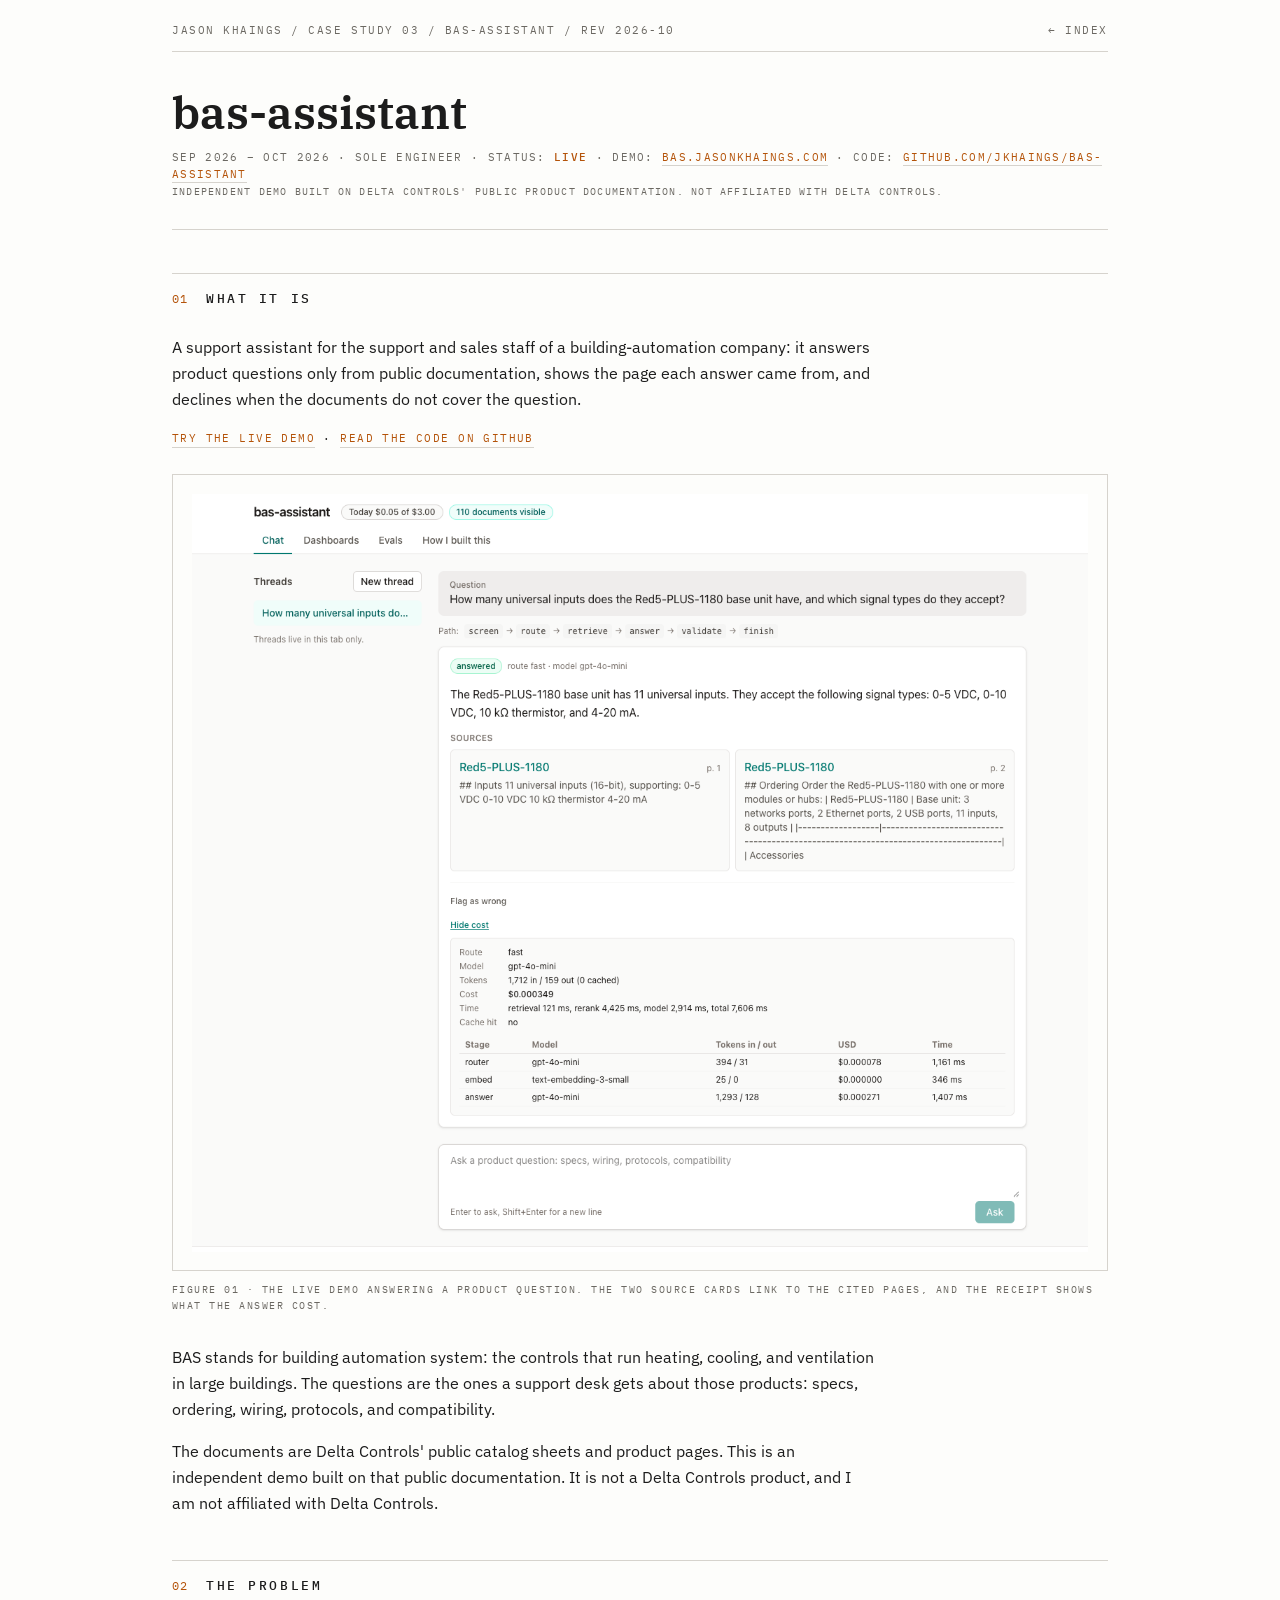
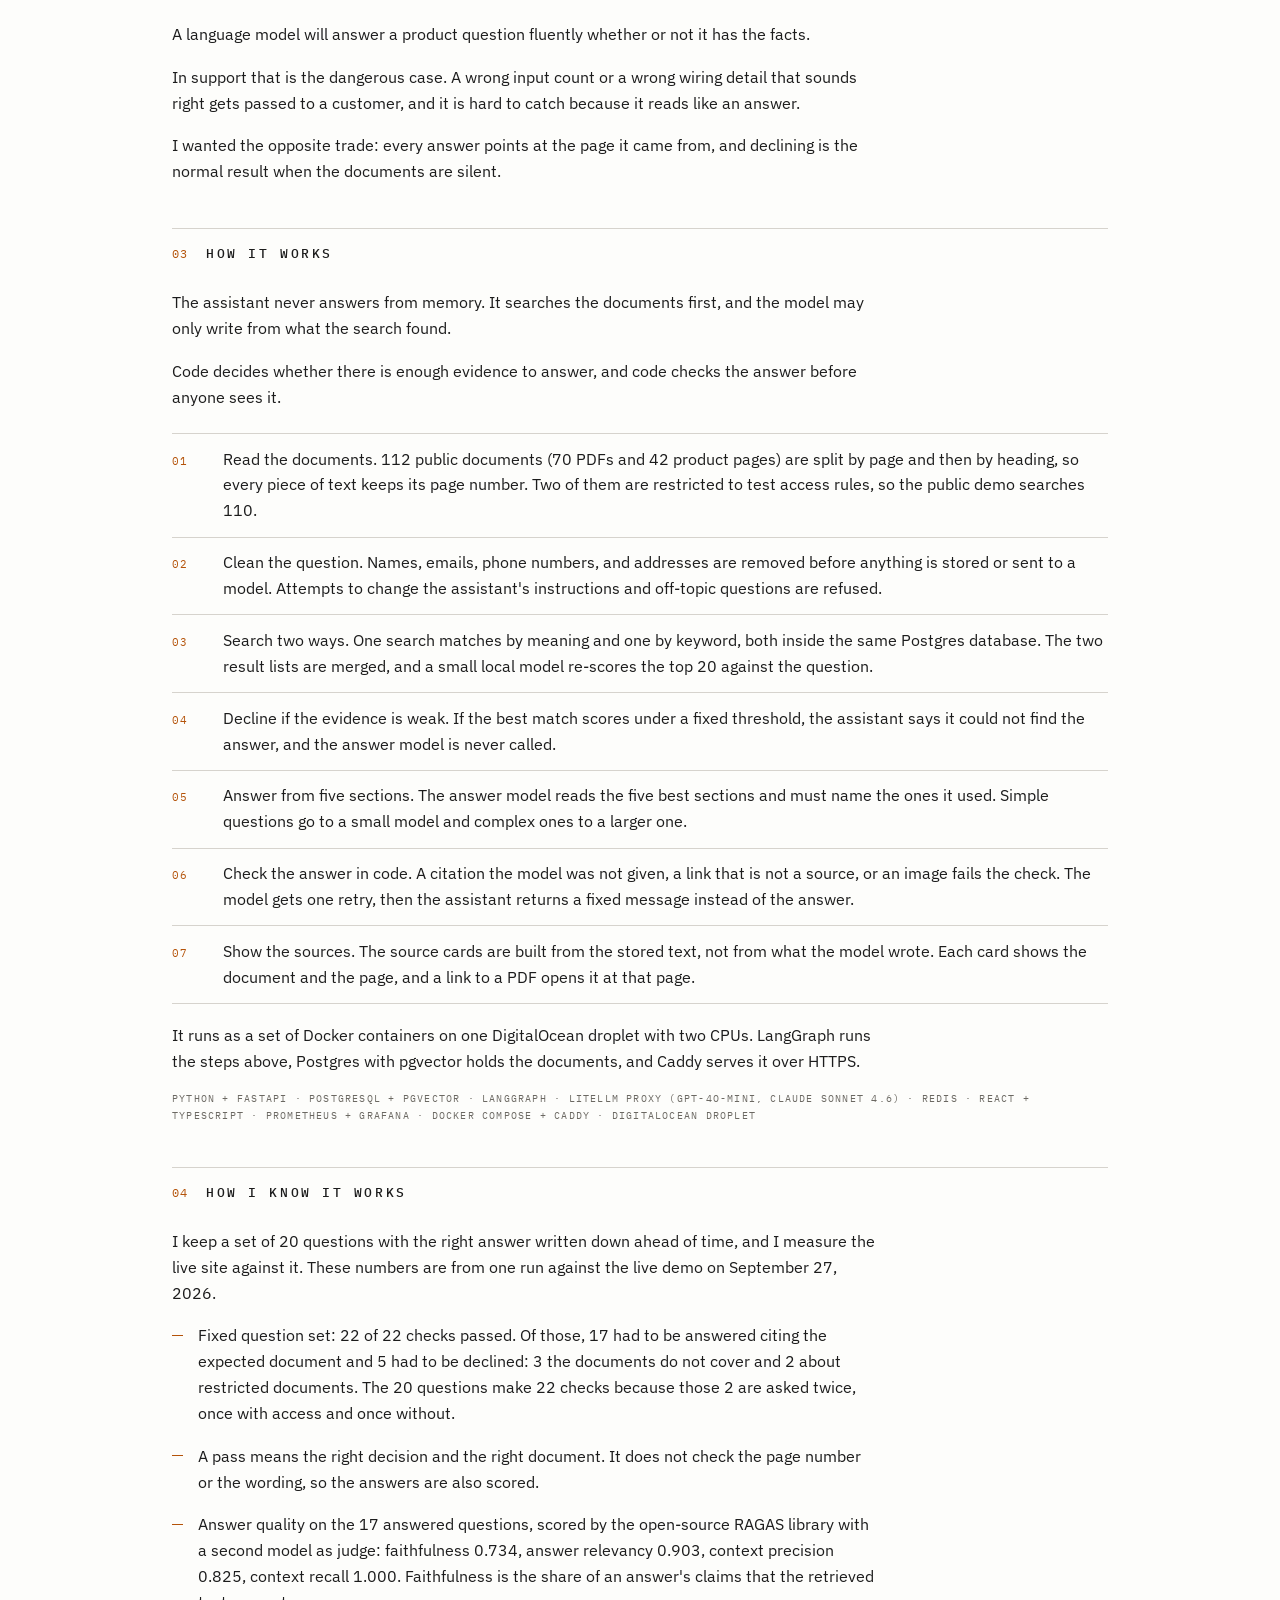
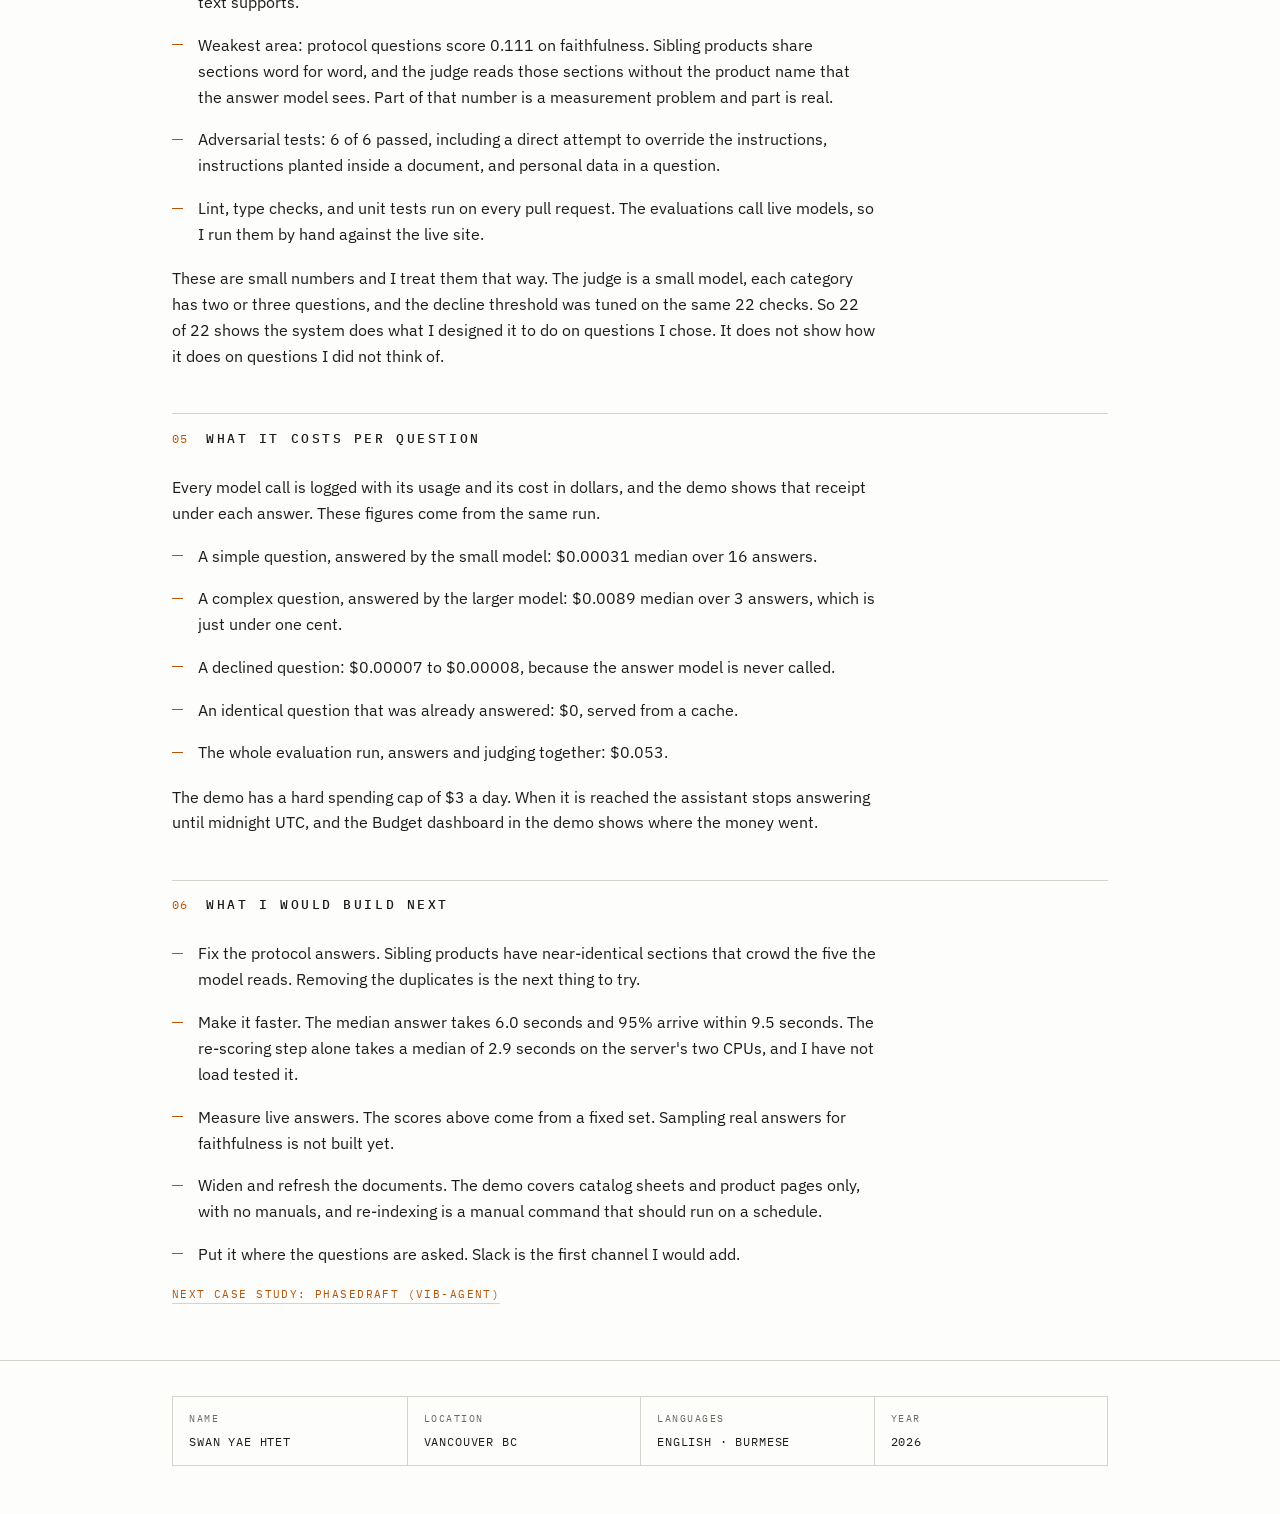
==== bas-assistant.html @ 4101f0d9 "add bas-assistant case study New case-study page for bas-assistant, listed first on the home page as" ====
<!DOCTYPE html>
<html lang="en">
<head>
<meta charset="utf-8">
<meta name="viewport" content="width=device-width, initial-scale=1">
<title>bas-assistant | Swan Yae Htet</title>
<meta name="description" content="Case study: bas-assistant, a support assistant that answers product questions only from public documentation, cites the page, and declines when the documents do not cover it.">
<link rel="preconnect" href="https://fonts.googleapis.com">
<link rel="preconnect" href="https://fonts.gstatic.com" crossorigin>
<link rel="stylesheet" href="https://fonts.googleapis.com/css2?family=IBM+Plex+Mono:wght@400;500&family=IBM+Plex+Sans:wght@400;500;600&family=IBM+Plex+Serif:wght@400;600&display=swap">
<link rel="stylesheet" href="style.css">
</head>
<body>

<header class="site-header">
  <div class="wrap">
    <div class="topline-row">
      <p class="topline">JASON KHAINGS / CASE STUDY 03 / BAS-ASSISTANT / REV 2026-10</p>
      <p class="topline-nav"><a href="index.html">&#8592; INDEX</a></p>
    </div>
    <div class="case-head">
      <h1 class="page-title">bas-assistant</h1>
      <p class="page-meta">SEP 2026 &ndash; OCT 2026 &middot; SOLE ENGINEER &middot; STATUS: <span class="status">LIVE</span> &middot; DEMO: <a class="meta-link" href="https://bas.jasonkhaings.com">bas.jasonkhaings.com</a> &middot; CODE: <a class="meta-link" href="https://github.com/jkhaings/bas-assistant">github.com/jkhaings/bas-assistant</a></p>
      <p class="case-stack">INDEPENDENT DEMO BUILT ON DELTA CONTROLS' PUBLIC PRODUCT DOCUMENTATION. NOT AFFILIATED WITH DELTA CONTROLS.</p>
    </div>
  </div>
</header>

<main class="wrap">

  <section class="section">
    <div class="section-head">
      <span class="section-num">01</span>
      <h2 class="section-title">What It Is</h2>
    </div>
    <p>A support assistant for the support and sales staff of a building-automation company: it answers product questions only from public documentation, shows the page each answer came from, and declines when the documents do not cover the question.</p>
    <p class="case-more"><a href="https://bas.jasonkhaings.com">Try the live demo</a> &middot; <a href="https://github.com/jkhaings/bas-assistant">Read the code on GitHub</a></p>

    <figure class="figure">
      <div class="figure-scroll">
        <img class="figure-img" src="bas-assistant-chat.png" width="1280" height="1083" alt="Screenshot of the bas-assistant chat page. A question about the Red5-PLUS-1180 base unit is answered in two sentences. Below the answer are two source cards marked page 1 and page 2, and a cost receipt listing three model calls that total $0.000349.">
      </div>
      <figcaption class="figure-caption">FIGURE 01 &middot; THE LIVE DEMO ANSWERING A PRODUCT QUESTION. THE TWO SOURCE CARDS LINK TO THE CITED PAGES, AND THE RECEIPT SHOWS WHAT THE ANSWER COST.</figcaption>
    </figure>

    <p>BAS stands for building automation system: the controls that run heating, cooling, and ventilation in large buildings. The questions are the ones a support desk gets about those products: specs, ordering, wiring, protocols, and compatibility.</p>
    <p>The documents are Delta Controls' public catalog sheets and product pages. This is an independent demo built on that public documentation. It is not a Delta Controls product, and I am not affiliated with Delta Controls.</p>
  </section>

  <section class="section">
    <div class="section-head">
      <span class="section-num">02</span>
      <h2 class="section-title">The Problem</h2>
    </div>
    <p>A language model will answer a product question fluently whether or not it has the facts.</p>
    <p>In support that is the dangerous case. A wrong input count or a wrong wiring detail that sounds right gets passed to a customer, and it is hard to catch because it reads like an answer.</p>
    <p>I wanted the opposite trade: every answer points at the page it came from, and declining is the normal result when the documents are silent.</p>
  </section>

  <section class="section">
    <div class="section-head">
      <span class="section-num">03</span>
      <h2 class="section-title">How It Works</h2>
    </div>
    <p>The assistant never answers from memory. It searches the documents first, and the model may only write from what the search found.</p>
    <p>Code decides whether there is enough evidence to answer, and code checks the answer before anyone sees it.</p>
    <ol class="layer-list">
      <li><span class="layer-num">01</span><span>Read the documents. 112 public documents (70 PDFs and 42 product pages) are split by page and then by heading, so every piece of text keeps its page number. Two of them are restricted to test access rules, so the public demo searches 110.</span></li>
      <li><span class="layer-num">02</span><span>Clean the question. Names, emails, phone numbers, and addresses are removed before anything is stored or sent to a model. Attempts to change the assistant's instructions and off-topic questions are refused.</span></li>
      <li><span class="layer-num">03</span><span>Search two ways. One search matches by meaning and one by keyword, both inside the same Postgres database. The two result lists are merged, and a small local model re-scores the top 20 against the question.</span></li>
      <li><span class="layer-num">04</span><span>Decline if the evidence is weak. If the best match scores under a fixed threshold, the assistant says it could not find the answer, and the answer model is never called.</span></li>
      <li><span class="layer-num">05</span><span>Answer from five sections. The answer model reads the five best sections and must name the ones it used. Simple questions go to a small model and complex ones to a larger one.</span></li>
      <li><span class="layer-num">06</span><span>Check the answer in code. A citation the model was not given, a link that is not a source, or an image fails the check. The model gets one retry, then the assistant returns a fixed message instead of the answer.</span></li>
      <li><span class="layer-num">07</span><span>Show the sources. The source cards are built from the stored text, not from what the model wrote. Each card shows the document and the page, and a link to a PDF opens it at that page.</span></li>
    </ol>
    <p class="mt">It runs as a set of Docker containers on one DigitalOcean droplet with two CPUs. LangGraph runs the steps above, Postgres with pgvector holds the documents, and Caddy serves it over HTTPS.</p>
    <p class="case-stack">PYTHON + FASTAPI &middot; POSTGRESQL + PGVECTOR &middot; LANGGRAPH &middot; LITELLM PROXY (GPT-4O-MINI, CLAUDE SONNET 4.6) &middot; REDIS &middot; REACT + TYPESCRIPT &middot; PROMETHEUS + GRAFANA &middot; DOCKER COMPOSE + CADDY &middot; DIGITALOCEAN DROPLET</p>
  </section>

  <section class="section">
    <div class="section-head">
      <span class="section-num">04</span>
      <h2 class="section-title">How I Know It Works</h2>
    </div>
    <p>I keep a set of 20 questions with the right answer written down ahead of time, and I measure the live site against it. These numbers are from one run against the live demo on September 27, 2026.</p>
    <ul class="receipts">
      <li>Fixed question set: 22 of 22 checks passed. Of those, 17 had to be answered citing the expected document and 5 had to be declined: 3 the documents do not cover and 2 about restricted documents. The 20 questions make 22 checks because those 2 are asked twice, once with access and once without.</li>
      <li>A pass means the right decision and the right document. It does not check the page number or the wording, so the answers are also scored.</li>
      <li>Answer quality on the 17 answered questions, scored by the open-source RAGAS library with a second model as judge: faithfulness 0.734, answer relevancy 0.903, context precision 0.825, context recall 1.000. Faithfulness is the share of an answer's claims that the retrieved text supports.</li>
      <li>Weakest area: protocol questions score 0.111 on faithfulness. Sibling products share sections word for word, and the judge reads those sections without the product name that the answer model sees. Part of that number is a measurement problem and part is real.</li>
      <li>Adversarial tests: 6 of 6 passed, including a direct attempt to override the instructions, instructions planted inside a document, and personal data in a question.</li>
      <li>Lint, type checks, and unit tests run on every pull request. The evaluations call live models, so I run them by hand against the live site.</li>
    </ul>
    <p class="mt">These are small numbers and I treat them that way. The judge is a small model, each category has two or three questions, and the decline threshold was tuned on the same 22 checks. So 22 of 22 shows the system does what I designed it to do on questions I chose. It does not show how it does on questions I did not think of.</p>
  </section>

  <section class="section">
    <div class="section-head">
      <span class="section-num">05</span>
      <h2 class="section-title">What It Costs Per Question</h2>
    </div>
    <p>Every model call is logged with its usage and its cost in dollars, and the demo shows that receipt under each answer. These figures come from the same run.</p>
    <ul class="receipts">
      <li>A simple question, answered by the small model: $0.00031 median over 16 answers.</li>
      <li>A complex question, answered by the larger model: $0.0089 median over 3 answers, which is just under one cent.</li>
      <li>A declined question: $0.00007 to $0.00008, because the answer model is never called.</li>
      <li>An identical question that was already answered: $0, served from a cache.</li>
      <li>The whole evaluation run, answers and judging together: $0.053.</li>
    </ul>
    <p class="mt">The demo has a hard spending cap of $3 a day. When it is reached the assistant stops answering until midnight UTC, and the Budget dashboard in the demo shows where the money went.</p>
  </section>

  <section class="section">
    <div class="section-head">
      <span class="section-num">06</span>
      <h2 class="section-title">What I Would Build Next</h2>
    </div>
    <ul class="principles">
      <li>Fix the protocol answers. Sibling products have near-identical sections that crowd the five the model reads. Removing the duplicates is the next thing to try.</li>
      <li>Make it faster. The median answer takes 6.0 seconds and 95% arrive within 9.5 seconds. The re-scoring step alone takes a median of 2.9 seconds on the server's two CPUs, and I have not load tested it.</li>
      <li>Measure live answers. The scores above come from a fixed set. Sampling real answers for faithfulness is not built yet.</li>
      <li>Widen and refresh the documents. The demo covers catalog sheets and product pages only, with no manuals, and re-indexing is a manual command that should run on a schedule.</li>
      <li>Put it where the questions are asked. Slack is the first channel I would add.</li>
    </ul>
    <p class="case-more mt"><a href="phasedraft.html">Next case study: Phasedraft (vib-agent)</a></p>
  </section>

</main>

<footer class="site-footer">
  <div class="wrap">
    <div class="title-block">
      <div class="tb-cell"><span class="tb-label">Name</span><span class="tb-value">SWAN YAE HTET</span></div>
      <div class="tb-cell"><span class="tb-label">Location</span><span class="tb-value">VANCOUVER BC</span></div>
      <div class="tb-cell"><span class="tb-label">Languages</span><span class="tb-value">ENGLISH &middot; BURMESE</span></div>
      <div class="tb-cell"><span class="tb-label">Year</span><span class="tb-value">2026</span></div>
    </div>
  </div>
</footer>

</body>
</html>
---- style.css ----
/* ---------------------------------------------------------------
   jasonkhaings.com
   Static site. No build step, no JavaScript, no trackers.
   --------------------------------------------------------------- */

:root {
  --paper: #fdfdfb;
  --ink: #1c1c1c;
  --amber: #b45309;
  --rule: #d6d3cd;
  --muted: #6b6862;

  --serif: "IBM Plex Serif", Georgia, "Times New Roman", serif;
  --sans: "IBM Plex Sans", system-ui, -apple-system, "Helvetica Neue", Arial, sans-serif;
  --mono: "IBM Plex Mono", ui-monospace, SFMono-Regular, Menlo, Consolas, monospace;

  --measure: 62rem;
  --prose: 44rem;
  --gutter: 1.75rem;
}

* { box-sizing: border-box; }

html {
  -webkit-text-size-adjust: 100%;
  color-scheme: light;
}

body {
  margin: 0;
  background: var(--paper);
  color: var(--ink);
  font-family: var(--sans);
  font-size: 16px;
  line-height: 1.62;
  overflow-wrap: break-word;
}

::selection { background: #f3e2cf; }

p { margin: 0 0 1.05rem; max-width: var(--prose); }
p:last-child { margin-bottom: 0; }

a { color: inherit; text-decoration: none; }

.wrap {
  width: 100%;
  max-width: var(--measure);
  margin: 0 auto;
  padding-left: var(--gutter);
  padding-right: var(--gutter);
}

/* --- mono utility type ---------------------------------------- */

.topline,
.topline-nav,
.masthead-nav a,
.section-num,
.section-title,
.page-meta,
.case-meta,
.case-more,
.contact-label,
.spectrum-caption,
.tb-label,
.tb-value {
  font-family: var(--mono);
  text-transform: uppercase;
  font-weight: 400;
}

/* --- header ---------------------------------------------------- */

.site-header { padding-top: 1.4rem; }

.topline-row {
  display: flex;
  flex-wrap: wrap;
  gap: .5rem 1.5rem;
  align-items: baseline;
  justify-content: space-between;
  padding-bottom: .7rem;
  border-bottom: 1px solid var(--rule);
}

.topline {
  margin: 0;
  max-width: none;
  font-size: .68rem;
  letter-spacing: .14em;
  color: var(--muted);
}

.topline-nav { margin: 0; max-width: none; font-size: .68rem; letter-spacing: .14em; }
.topline-nav a { color: var(--muted); border-bottom: 1px solid transparent; }
.topline-nav a:hover { color: var(--amber); border-bottom-color: var(--amber); }

.masthead {
  display: flex;
  flex-wrap: wrap;
  gap: 1.6rem;
  align-items: flex-end;
  justify-content: space-between;
  padding-block: 2.1rem 1.6rem;
}

.name {
  font-family: var(--serif);
  font-weight: 600;
  font-size: clamp(2.2rem, 5.6vw, 3.45rem);
  line-height: 1.04;
  letter-spacing: .005em;
  margin: 0;
}

.goes-by {
  margin: .5rem 0 0;
  max-width: none;
  font-family: var(--mono);
  font-size: .76rem;
  letter-spacing: .1em;
  color: var(--amber);
}

.masthead-nav {
  display: flex;
  flex-wrap: wrap;
  gap: .35rem 1.35rem;
  text-align: right;
}

.masthead-nav a {
  font-size: .71rem;
  letter-spacing: .13em;
  color: var(--ink);
  border-bottom: 1px solid var(--rule);
  padding-bottom: 2px;
}

.masthead-nav a:hover { color: var(--amber); border-bottom-color: var(--amber); }

/* --- spectrum strip -------------------------------------------- */

.spectrum { border-block: 1px solid var(--rule); padding-block: 1.1rem .85rem; }

.spectrum-svg { display: block; width: 100%; height: auto; }

.spec-trace {
  fill: none;
  stroke: var(--ink);
  stroke-width: 1.1;
  stroke-linejoin: round;
  stroke-linecap: round;
  vector-effect: non-scaling-stroke;
}

.spec-baseline {
  stroke: var(--rule);
  stroke-width: 1;
  vector-effect: non-scaling-stroke;
}

.spec-cursor {
  stroke: var(--amber);
  stroke-width: 1;
  stroke-opacity: .38;
  vector-effect: non-scaling-stroke;
}

.spec-label {
  font-family: var(--mono);
  font-size: 12px;
  letter-spacing: .06em;
  fill: var(--amber);
}

.spectrum-caption {
  margin: .7rem 0 0;
  max-width: none;
  font-size: .63rem;
  letter-spacing: .15em;
  color: var(--muted);
}

/* --- sections --------------------------------------------------- */

main { padding-bottom: 3.5rem; }

.intro { padding-block: 2.6rem 0; }
.intro p { font-size: 1.06rem; }

.section { padding-block: 2.7rem 0; }

.section-head {
  display: flex;
  align-items: baseline;
  gap: 1.1rem;
  padding-top: .85rem;
  margin-bottom: 1.6rem;
  border-top: 1px solid var(--rule);
}

.section-num {
  font-size: .78rem;
  letter-spacing: .1em;
  color: var(--amber);
  flex: none;
}

.section-title {
  margin: 0;
  font-size: .8rem;
  font-weight: 500;
  letter-spacing: .2em;
}

/* --- work / case entries ---------------------------------------- */

.case { padding-block: 1.5rem; border-bottom: 1px solid var(--rule); }
.case:first-child { padding-top: 0; }
.case:last-child { border-bottom: 0; padding-bottom: .5rem; }

.case-title {
  font-family: var(--serif);
  font-weight: 600;
  font-size: clamp(1.45rem, 3.2vw, 1.85rem);
  line-height: 1.2;
  margin: 0 0 .5rem;
}

.case-title a { border-bottom: 1px solid var(--rule); padding-bottom: 1px; }
.case-title a:hover { color: var(--amber); border-bottom-color: var(--amber); }

.case-desc { margin-bottom: .75rem; color: var(--ink); }

.case-meta,
.page-meta {
  margin: 0 0 .9rem;
  max-width: none;
  font-size: .68rem;
  letter-spacing: .12em;
  color: var(--muted);
}

.status { color: var(--amber); font-weight: 500; }

.case-more {
  margin: .1rem 0 0;
  max-width: none;
  font-size: .68rem;
  letter-spacing: .13em;
}

.case-more a { color: var(--amber); border-bottom: 1px solid var(--rule); padding-bottom: 2px; }
.case-more a:hover { border-bottom-color: var(--amber); }

/* --- lists ------------------------------------------------------ */

.principles, .receipts, .contact-list {
  list-style: none;
  margin: 0;
  padding: 0;
  max-width: var(--prose);
}

.principles li, .receipts li {
  position: relative;
  padding-left: 1.6rem;
  margin-bottom: 1.05rem;
}

.principles li::before, .receipts li::before {
  content: "";
  position: absolute;
  left: 0;
  top: .72em;
  width: .7rem;
  height: 1px;
  background: var(--amber);
}

.principles li:last-child, .receipts li:last-child { margin-bottom: 0; }

.contact-list { max-width: none; }

.contact-list li {
  display: flex;
  flex-wrap: wrap;
  gap: .2rem 1.2rem;
  padding-block: .6rem;
  border-bottom: 1px solid var(--rule);
}

.contact-list li:last-child { border-bottom: 0; }

.contact-label {
  flex: none;
  width: 7rem;
  font-size: .68rem;
  letter-spacing: .12em;
  color: var(--muted);
  padding-top: .18em;
}

.contact-list a {
  border-bottom: 1px solid var(--rule);
  padding-bottom: 1px;
  overflow-wrap: anywhere;
}

.contact-list a:hover { color: var(--amber); border-bottom-color: var(--amber); }

/* --- case study pages -------------------------------------------- */

.page-title {
  font-family: var(--serif);
  font-weight: 600;
  font-size: clamp(1.95rem, 5vw, 2.85rem);
  line-height: 1.1;
  margin: 0 0 .7rem;
}

.case-head { padding-block: 2.2rem 1.8rem; border-bottom: 1px solid var(--rule); }
.case-head .page-meta { margin-bottom: 0; }

.section p + p { margin-top: 0; }

/* --- footer ------------------------------------------------------- */

.site-footer { border-top: 1px solid var(--rule); padding-block: 2.2rem 3rem; }

.title-block {
  display: grid;
  grid-template-columns: repeat(4, 1fr);
  border: 1px solid var(--rule);
}

.tb-cell { padding: .85rem 1rem; border-left: 1px solid var(--rule); }
.tb-cell:first-child { border-left: 0; }

.tb-label {
  display: block;
  font-size: .6rem;
  letter-spacing: .16em;
  color: var(--muted);
  margin-bottom: .35rem;
}

.tb-value {
  display: block;
  font-size: .75rem;
  letter-spacing: .07em;
  color: var(--ink);
}

/* --- 404 ---------------------------------------------------------- */

.page-404 {
  min-height: 100vh;
  display: flex;
  align-items: center;
}

.block-404 { padding-block: 4rem; }

.code-404 {
  font-family: var(--serif);
  font-weight: 600;
  font-size: clamp(3.2rem, 12vw, 5.5rem);
  line-height: 1;
  margin: 1.6rem 0 .9rem;
}

.text-404 {
  font-family: var(--mono);
  text-transform: uppercase;
  font-size: .72rem;
  letter-spacing: .16em;
  color: var(--muted);
  margin-bottom: 2rem;
}

.home-404 {
  font-family: var(--mono);
  text-transform: uppercase;
  font-size: .72rem;
  letter-spacing: .14em;
}

.home-404 a { color: var(--amber); border-bottom: 1px solid var(--rule); padding-bottom: 2px; }
.home-404 a:hover { border-bottom-color: var(--amber); }

/* --- narrow widths ------------------------------------------------- */

@media (max-width: 640px) {
  :root { --gutter: 1.15rem; }

  body { font-size: 15.5px; }

  .masthead {
    flex-direction: column;
    align-items: flex-start;
    gap: 1.25rem;
    padding-block: 1.7rem 1.35rem;
  }

  .masthead-nav { text-align: left; gap: .3rem 1.1rem; }

  .spec-label { font-size: 26px; }

  .section-head { gap: .85rem; }

  .contact-label { width: 100%; padding-top: 0; }

  .title-block { grid-template-columns: 1fr; }
  .tb-cell { border-left: 0; border-top: 1px solid var(--rule); }
  .tb-cell:first-child { border-top: 0; }
}

/* --- metadata links ------------------------------------------------ */

.meta-link { color: var(--amber); border-bottom: 1px solid var(--rule); padding-bottom: 1px; }
.meta-link:hover { border-bottom-color: var(--amber); }

.case-stack {
  font-family: var(--mono);
  text-transform: uppercase;
  font-size: .63rem;
  letter-spacing: .12em;
  color: var(--muted);
  margin: 0 0 .85rem;
  max-width: none;
}

/* --- figures -------------------------------------------------------- */

.figure { margin: 1.7rem 0 1.9rem; max-width: none; }

.figure-scroll {
  overflow-x: auto;
  border: 1px solid var(--rule);
  padding: 1.15rem 1.2rem;
}

.figure-svg, .figure-img { display: block; width: 100%; height: auto; min-width: 680px; }

.figure-caption {
  margin: .7rem 0 0;
  max-width: none;
  font-family: var(--mono);
  text-transform: uppercase;
  font-size: .62rem;
  letter-spacing: .15em;
  color: var(--muted);
}

/* diagram primitives */

.dgm-box {
  fill: none;
  stroke: var(--rule);
  stroke-width: 1;
  vector-effect: non-scaling-stroke;
}

.dgm-box-key { stroke: var(--amber); }

.dgm-t {
  font-family: var(--mono);
  fill: var(--ink);
  font-size: 20px;
  letter-spacing: .06em;
}

.dgm-s {
  font-family: var(--mono);
  fill: var(--muted);
  font-size: 14px;
  letter-spacing: .08em;
}

.dgm-t-key { fill: var(--amber); }

.dgm-line {
  fill: none;
  stroke: var(--ink);
  stroke-width: 1;
  vector-effect: non-scaling-stroke;
}

.dgm-head { fill: var(--ink); stroke: none; }

/* spectrum annotations */

.ann-line { stroke: var(--muted); stroke-width: 1; vector-effect: non-scaling-stroke; }
.ann-line-key { stroke: var(--amber); stroke-width: 1; vector-effect: non-scaling-stroke; }

.ann-t {
  font-family: var(--mono);
  fill: var(--muted);
  font-size: 16px;
  letter-spacing: .09em;
}

.ann-t-key { fill: var(--amber); font-size: 20px; }

/* --- problem walkthroughs -------------------------------------------- */

.wt { padding-block: 1.35rem; border-top: 1px solid var(--rule); }
.wt:first-of-type { border-top: 0; padding-top: .25rem; }
.wt:last-of-type { padding-bottom: .25rem; }

.wt-title {
  font-family: var(--serif);
  font-size: 1.12rem;
  font-weight: 600;
  margin: 0 0 .65rem;
  max-width: none;
}

.wt-beats { margin: 0; }

.wt-beat {
  display: flex;
  gap: 1.1rem;
  align-items: baseline;
  padding-block: .28rem;
}

.wt-beat dt {
  flex: none;
  width: 8.2rem;
  font-family: var(--mono);
  text-transform: uppercase;
  font-size: .63rem;
  letter-spacing: .14em;
  color: var(--muted);
}

.wt-beat dd { margin: 0; }

/* --- numbered layer list ---------------------------------------------- */

.layer-list {
  list-style: none;
  margin: 1.4rem 0 0;
  padding: 0;
  max-width: none;
  border-top: 1px solid var(--rule);
}

.layer-list li {
  display: flex;
  gap: 1.1rem;
  align-items: baseline;
  padding-block: .78rem;
  border-bottom: 1px solid var(--rule);
}

.layer-num {
  flex: none;
  width: 2.1rem;
  font-family: var(--mono);
  font-size: .7rem;
  letter-spacing: .1em;
  color: var(--amber);
}

.layer-note {
  margin: 1rem 0 0;
  font-family: var(--mono);
  text-transform: uppercase;
  font-size: .63rem;
  letter-spacing: .12em;
  color: var(--muted);
  max-width: none;
}

@media (max-width: 640px) {
  .wt-beat { flex-direction: column; gap: .05rem; }
  .wt-beat dt { width: auto; }
  .figure-scroll { padding: .9rem .9rem; }
}

/* --- inline prose links and spacing ----------------------------------- */

.inline-link { color: var(--ink); border-bottom: 1px solid var(--amber); padding-bottom: 1px; }
.inline-link:hover { color: var(--amber); }

.mt { margin-top: 1.15rem; }
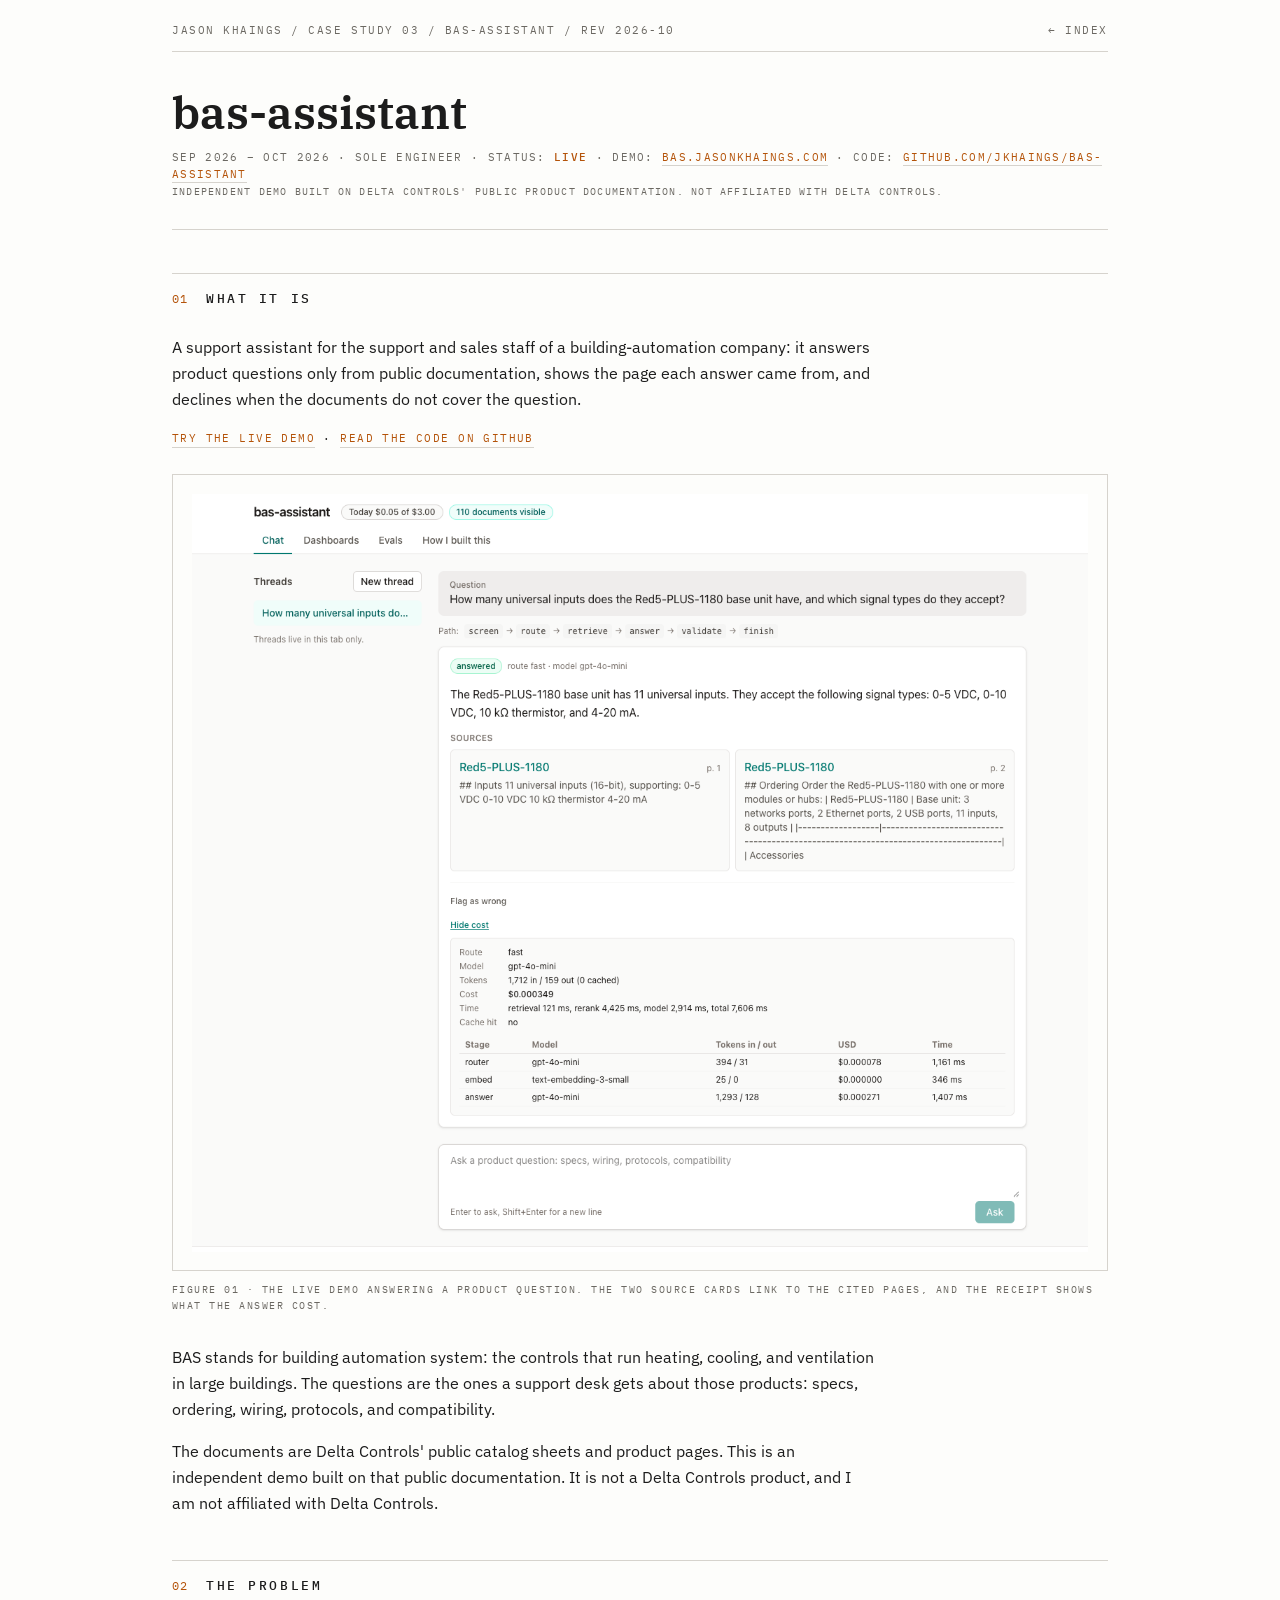
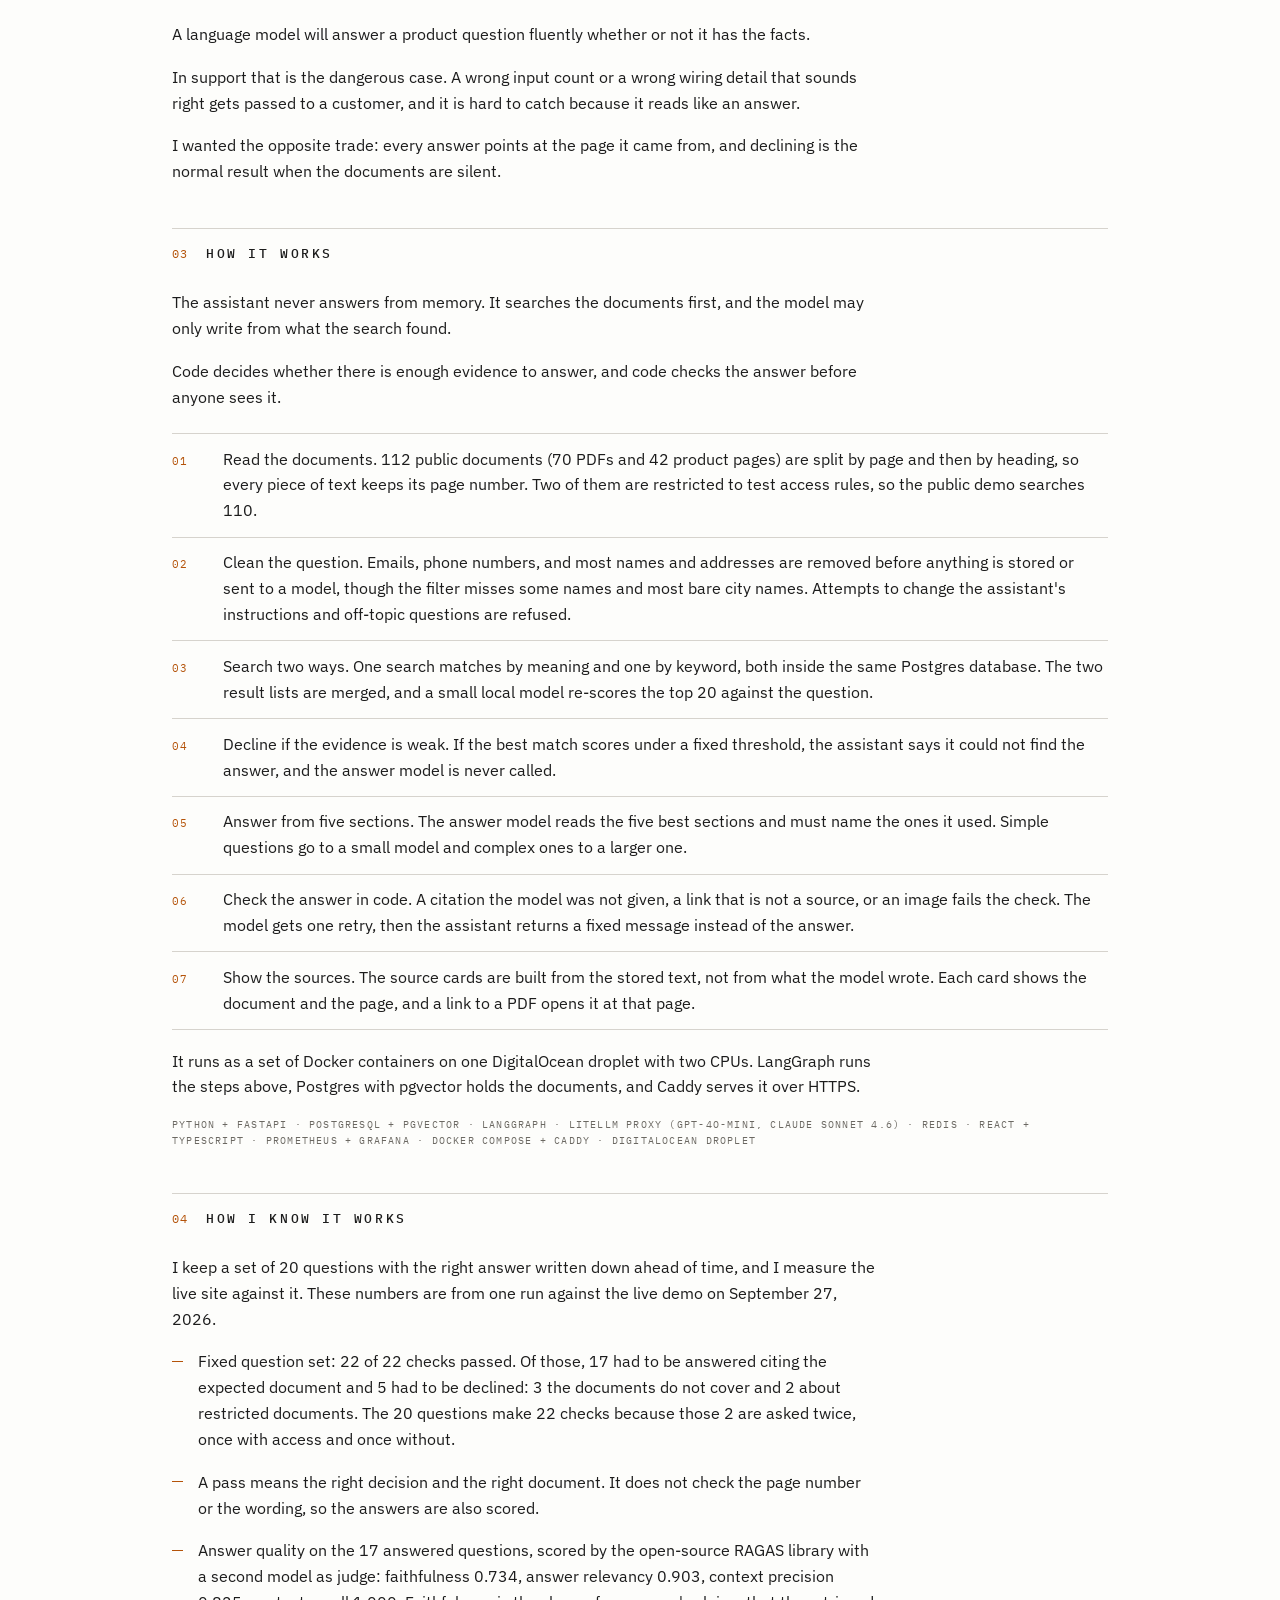
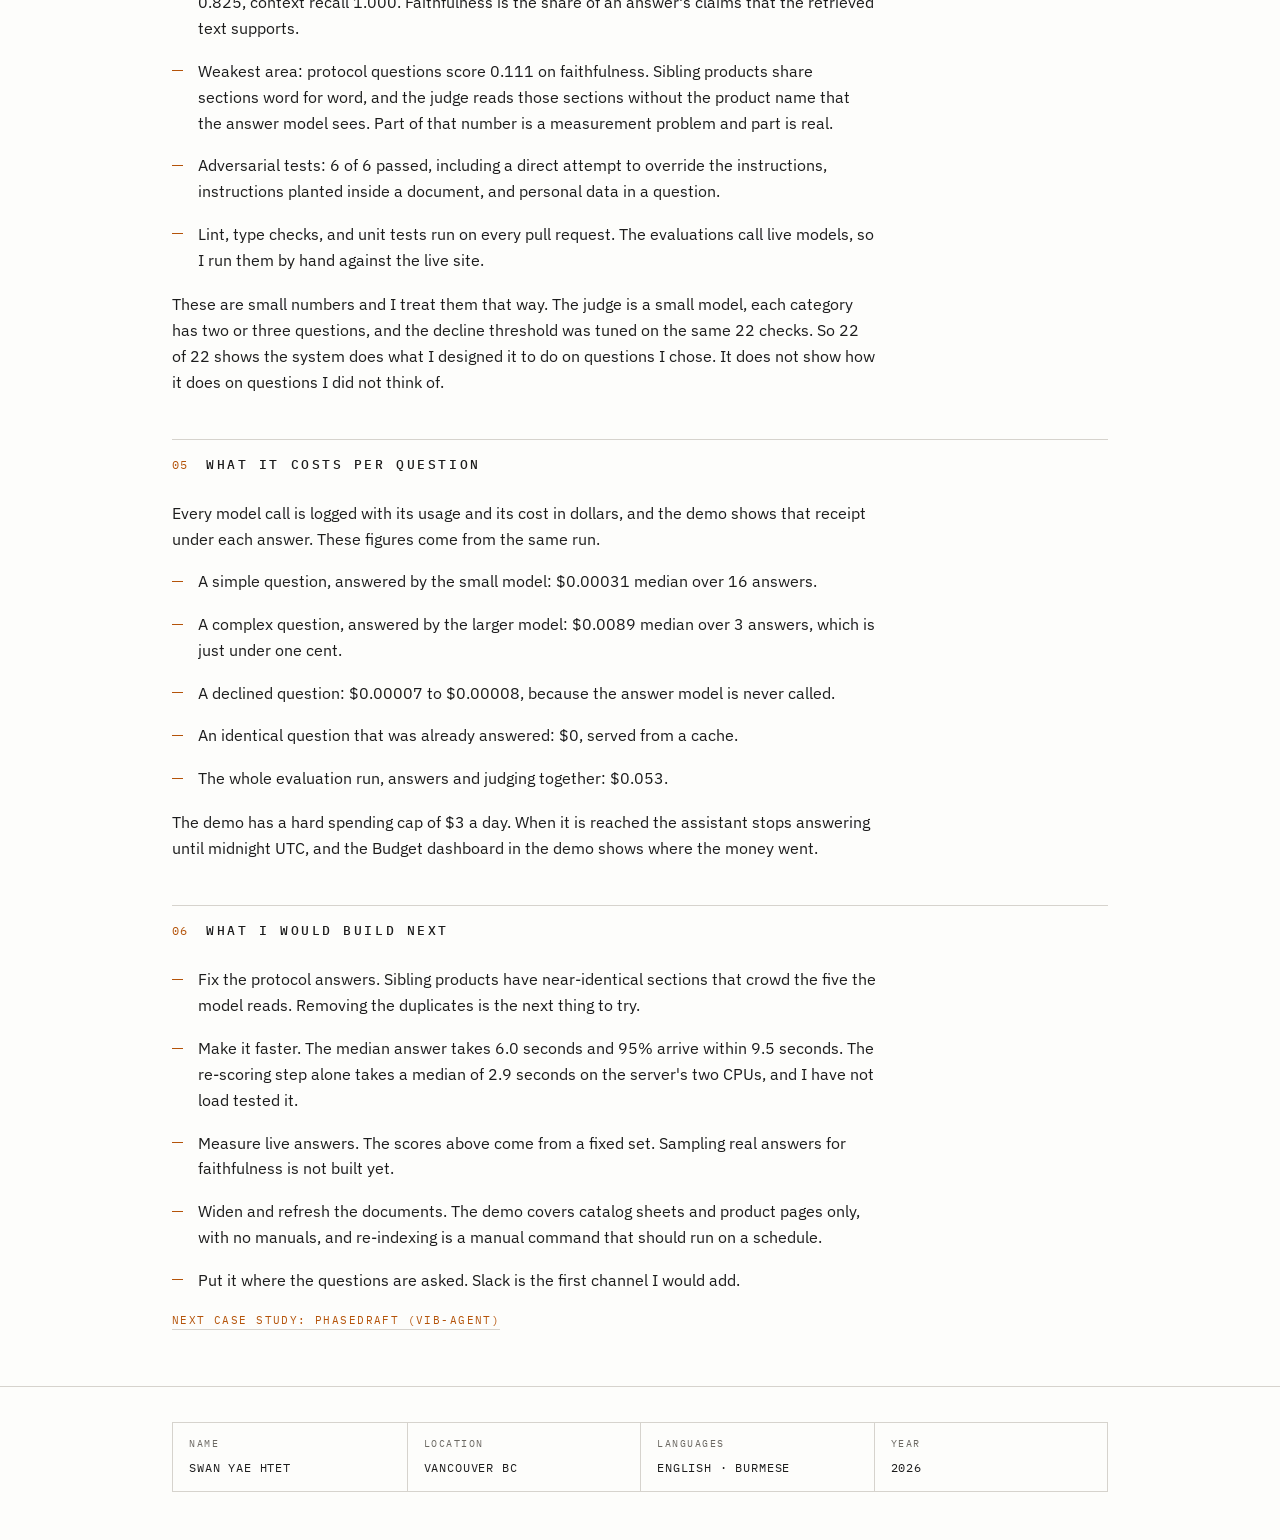
==== commit 37ed21ea: "qualify the personal-data step on the bas-assistant page The filter removes emails, phone numbers an" ====
--- a/bas-assistant.html
+++ b/bas-assistant.html
@@ -66,7 +66,7 @@
     <p>Code decides whether there is enough evidence to answer, and code checks the answer before anyone sees it.</p>
     <ol class="layer-list">
       <li><span class="layer-num">01</span><span>Read the documents. 112 public documents (70 PDFs and 42 product pages) are split by page and then by heading, so every piece of text keeps its page number. Two of them are restricted to test access rules, so the public demo searches 110.</span></li>
-      <li><span class="layer-num">02</span><span>Clean the question. Names, emails, phone numbers, and addresses are removed before anything is stored or sent to a model. Attempts to change the assistant's instructions and off-topic questions are refused.</span></li>
+      <li><span class="layer-num">02</span><span>Clean the question. Emails, phone numbers, and most names and addresses are removed before anything is stored or sent to a model, though the filter misses some names and most bare city names. Attempts to change the assistant's instructions and off-topic questions are refused.</span></li>
       <li><span class="layer-num">03</span><span>Search two ways. One search matches by meaning and one by keyword, both inside the same Postgres database. The two result lists are merged, and a small local model re-scores the top 20 against the question.</span></li>
       <li><span class="layer-num">04</span><span>Decline if the evidence is weak. If the best match scores under a fixed threshold, the assistant says it could not find the answer, and the answer model is never called.</span></li>
       <li><span class="layer-num">05</span><span>Answer from five sections. The answer model reads the five best sections and must name the ones it used. Simple questions go to a small model and complex ones to a larger one.</span></li>
